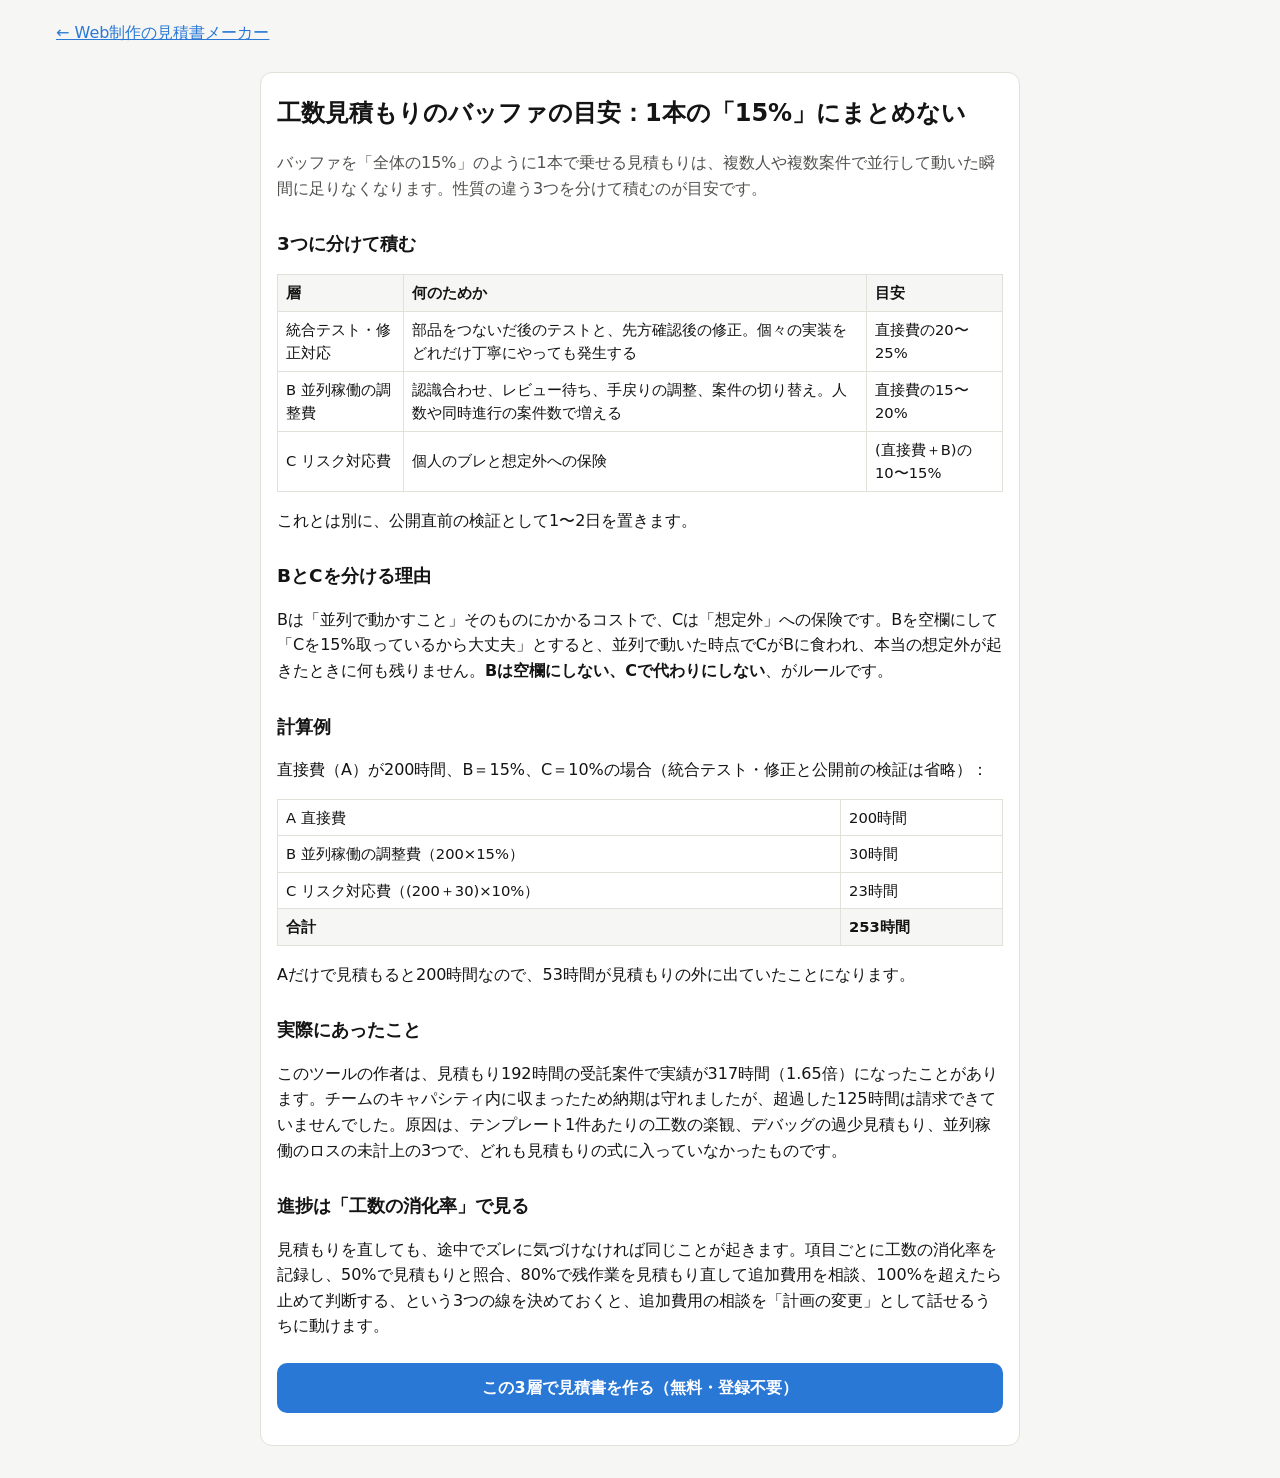
==== guide/buffer.html @ 88c5df09 "MVP: Web制作の見積書メーカー（3層の工数計算・見積書PDF・ブラウザ内保存・解説2本・公開前チェック） Co-Authored-By: Claude Opus 5.5 <noreply@ant" ====
<!doctype html>
<html lang="ja">
<head>
<meta charset="utf-8">
<meta name="viewport" content="width=device-width, initial-scale=1">
<title>工数見積もりのバッファの目安｜「並列稼働の調整」と「リスク対応」を分ける</title>
<meta name="description" content="Web制作の工数見積もりで、バッファを何%見込むかの目安。統合テスト・修正（20〜25%）、並列稼働の調整（15〜20%）、リスク対応（10〜15%）を分けて積む理由と計算例。">
<link rel="stylesheet" href="../css/style.css">
</head>
<body>
<header class="site"><p><a href="../">← Web制作の見積書メーカー</a></p></header>
<article class="article">
<h1>工数見積もりのバッファの目安：1本の「15%」にまとめない</h1>
<p class="lead">バッファを「全体の15%」のように1本で乗せる見積もりは、複数人や複数案件で並行して動いた瞬間に足りなくなります。性質の違う3つを分けて積むのが目安です。</p>

<h2>3つに分けて積む</h2>
<table>
<thead><tr><th>層</th><th>何のためか</th><th>目安</th></tr></thead>
<tbody>
<tr><td>統合テスト・修正対応</td><td>部品をつないだ後のテストと、先方確認後の修正。個々の実装をどれだけ丁寧にやっても発生する</td><td>直接費の20〜25%</td></tr>
<tr><td>B 並列稼働の調整費</td><td>認識合わせ、レビュー待ち、手戻りの調整、案件の切り替え。人数や同時進行の案件数で増える</td><td>直接費の15〜20%</td></tr>
<tr><td>C リスク対応費</td><td>個人のブレと想定外への保険</td><td>(直接費＋B)の10〜15%</td></tr>
</tbody>
</table>
<p>これとは別に、公開直前の検証として1〜2日を置きます。</p>

<h2>BとCを分ける理由</h2>
<p>Bは「並列で動かすこと」そのものにかかるコストで、Cは「想定外」への保険です。Bを空欄にして「Cを15%取っているから大丈夫」とすると、並列で動いた時点でCがBに食われ、本当の想定外が起きたときに何も残りません。<strong>Bは空欄にしない、Cで代わりにしない</strong>、がルールです。</p>

<h2>計算例</h2>
<p>直接費（A）が200時間、B＝15%、C＝10%の場合（統合テスト・修正と公開前の検証は省略）：</p>
<table>
<tbody>
<tr><td>A 直接費</td><td>200時間</td></tr>
<tr><td>B 並列稼働の調整費（200×15%）</td><td>30時間</td></tr>
<tr><td>C リスク対応費（(200＋30)×10%）</td><td>23時間</td></tr>
<tr><th>合計</th><th>253時間</th></tr>
</tbody>
</table>
<p>Aだけで見積もると200時間なので、53時間が見積もりの外に出ていたことになります。</p>

<h2>実際にあったこと</h2>
<p>このツールの作者は、見積もり192時間の受託案件で実績が317時間（1.65倍）になったことがあります。チームのキャパシティ内に収まったため納期は守れましたが、超過した125時間は請求できていませんでした。原因は、テンプレート1件あたりの工数の楽観、デバッグの過少見積もり、並列稼働のロスの未計上の3つで、どれも見積もりの式に入っていなかったものです。</p>

<h2>進捗は「工数の消化率」で見る</h2>
<p>見積もりを直しても、途中でズレに気づけなければ同じことが起きます。項目ごとに工数の消化率を記録し、50%で見積もりと照合、80%で残作業を見積もり直して追加費用を相談、100%を超えたら止めて判断する、という3つの線を決めておくと、追加費用の相談を「計画の変更」として話せるうちに動けます。</p>

<a class="cta" href="../">この3層で見積書を作る（無料・登録不要）</a>
</article>
</body>
</html>
---- css/style.css ----
:root {
  --bg: #f6f6f4; --surface: #fff; --ink: #141414; --t2: #52514e; --mu: #898781; --line: #e1e0d9;
  --accent: #2a78d6; --warn-bg: #fff6e0; --warn: #8a5a00; --ok: #0a7a2f;
  --a: #2a78d6; --sep: #1baf7a; --b: #eb6834; --c: #6250d6; --pre: #898781;
  font-family: system-ui, -apple-system, "Hiragino Sans", "Noto Sans JP", "Yu Gothic UI", sans-serif;
}
* { box-sizing: border-box; }
body { margin: 0; background: var(--bg); color: var(--ink); line-height: 1.6; }
a { color: var(--accent); }
header.site, footer.site { max-width: 1200px; margin: 0 auto; padding: 20px 16px; }
header.site h1 { margin: 0 0 4px; font-size: 1.6rem; }
header.site p { margin: 0 0 6px; color: var(--t2); }
footer.site { color: var(--t2); font-size: .85rem; }
.app { max-width: 1200px; margin: 0 auto; padding: 0 16px 24px; display: grid; gap: 16px;
  grid-template-columns: minmax(0, 1.5fr) minmax(0, 1fr); grid-template-areas: "in res" "pv pv"; }
.inputs { grid-area: in; } .result { grid-area: res; align-self: start; position: sticky; top: 12px; } .preview { grid-area: pv; }
.panel { background: var(--surface); border: 1px solid var(--line); border-radius: 12px; padding: 16px; min-width: 0; }
.panel h2 { font-size: 1.05rem; margin: 8px 0 12px; }
.grid { display: grid; grid-template-columns: repeat(auto-fill, minmax(200px, 1fr)); gap: 10px 14px; }
label { display: flex; flex-direction: column; font-size: .85rem; color: var(--t2); gap: 4px; }
label small { color: var(--mu); }
input, select, button { font: inherit; }
input, select { border: 1px solid var(--line); border-radius: 8px; padding: 8px 10px; background: #fff; color: var(--ink); min-width: 0; width: 100%; }
input:focus, select:focus { outline: 2px solid var(--accent); outline-offset: 1px; }
.note { color: var(--t2); font-size: .85rem; margin: -6px 0 8px; }
.table-wrap { overflow-x: auto; }
#items { width: 100%; border-collapse: collapse; min-width: 560px; }
#items th { font-size: .8rem; color: var(--t2); text-align: left; font-weight: 600; padding: 4px; }
#items td { padding: 4px; }
#items td:nth-child(1) { width: 44%; } #items input.unit { width: 4.5em; }
#items td.num { text-align: right; white-space: nowrap; color: var(--t2); }
button { border: 1px solid var(--line); background: #fff; border-radius: 8px; padding: 8px 12px; cursor: pointer; }
button.icon { padding: 4px 10px; color: var(--mu); }
button.primary { background: var(--accent); color: #fff; border-color: var(--accent); font-weight: 700; }
button.ghost { color: var(--t2); }
#add-item { margin-top: 8px; }
.layers { display: grid; gap: 6px; }
.layer { display: flex; justify-content: space-between; align-items: center; border-left: 6px solid; padding: 4px 10px; background: #fafaf8; border-radius: 4px; }
.layer.a { border-color: var(--a); } .layer.sep { border-color: var(--sep); } .layer.b { border-color: var(--b); } .layer.c { border-color: var(--c); } .layer.pre { border-color: var(--pre); }
.bar { display: flex; height: 14px; border-radius: 7px; overflow: hidden; margin: 12px 0; background: var(--line); gap: 2px; }
.bar i { display: block; } .bar .a { background: var(--a); } .bar .sep { background: var(--sep); } .bar .b { background: var(--b); } .bar .c { background: var(--c); } .bar .pre { background: var(--pre); }
.totals { margin: 0; display: grid; gap: 6px; }
.totals div { display: flex; justify-content: space-between; gap: 8px; flex-wrap: wrap; }
.totals dt { color: var(--t2); } .totals dd { margin: 0; font-weight: 700; }
.totals .big { font-size: 1.4rem; }
.warn ul { margin: 12px 0 0; padding: 10px 12px 10px 28px; background: var(--warn-bg); color: var(--warn); border-radius: 8px; font-size: .88rem; }
.warn .ok { color: var(--ok); font-weight: 600; margin: 12px 0 0; }
.actions { display: flex; flex-direction: column; gap: 8px; margin-top: 14px; }
.check { flex-direction: row; align-items: center; gap: 6px; color: var(--ink); }
.check input { width: auto; }

/* 見積書 */
.sheet { background: #fff; color: #000; border: 1px solid var(--line); padding: 32px; max-width: 800px; margin: 0 auto; font-size: 14px; }
.sheet-head { display: flex; justify-content: space-between; align-items: flex-start; gap: 12px; border-bottom: 2px solid #000; padding-bottom: 8px; }
.sheet-head h2 { margin: 0; font-size: 26px; letter-spacing: .3em; }
.sheet .meta { text-align: right; font-size: 13px; }
.parties { display: flex; justify-content: space-between; gap: 16px; margin: 18px 0; flex-wrap: wrap; }
.parties p { margin: 2px 0; }
.parties .to { font-size: 18px; font-weight: 700; border-bottom: 1px solid #000; display: inline-block; padding-right: 2em; }
.parties .issuer { text-align: right; }
.grand { font-size: 18px; border: 2px solid #000; padding: 8px 12px; display: flex; justify-content: space-between; gap: 12px; flex-wrap: wrap; }
.grand b { font-size: 22px; }
.lines { width: 100%; border-collapse: collapse; margin-top: 14px; }
.lines th, .lines td { border: 1px solid #999; padding: 6px 8px; }
.lines th { background: #f0f0ee; font-weight: 600; text-align: left; }
.lines .num { text-align: right; white-space: nowrap; }
.lines tfoot td { font-weight: 600; } .lines tfoot .total td { font-size: 16px; background: #f0f0ee; }
.remarks { font-size: 12px; color: #333; margin-top: 14px; }

@media (max-width: 860px) {
  .app { grid-template-columns: minmax(0, 1fr); grid-template-areas: "in" "res" "pv"; }
  .result { position: static; }
  .sheet { padding: 16px; font-size: 12px; }
  .sheet-head h2 { font-size: 20px; }
}

@media print {
  @page { size: A4; margin: 14mm; }
  body { background: #fff; }
  header.site, footer.site, .inputs, .result, .preview > h2 { display: none !important; }
  .app { display: block; padding: 0; max-width: none; }
  .panel.preview { border: 0; padding: 0; }
  .sheet { border: 0; padding: 0; max-width: none; font-size: 12pt; }
}

/* 解説ページ */
.article { max-width: 760px; margin: 0 auto 32px; padding: 24px 16px; background: var(--surface); border: 1px solid var(--line); border-radius: 12px; }
.article h1 { font-size: 1.5rem; line-height: 1.4; margin-top: 0; }
.article h2 { font-size: 1.15rem; margin-top: 28px; }
.article table { border-collapse: collapse; width: 100%; margin: 12px 0; font-size: .92rem; }
.article th, .article td { border: 1px solid var(--line); padding: 6px 8px; text-align: left; }
.article th { background: #f6f6f4; }
.article .cta { display: block; text-align: center; background: var(--accent); color: #fff; padding: 12px; border-radius: 10px; font-weight: 700; text-decoration: none; margin: 24px 0 8px; }
.article .lead { color: var(--t2); }
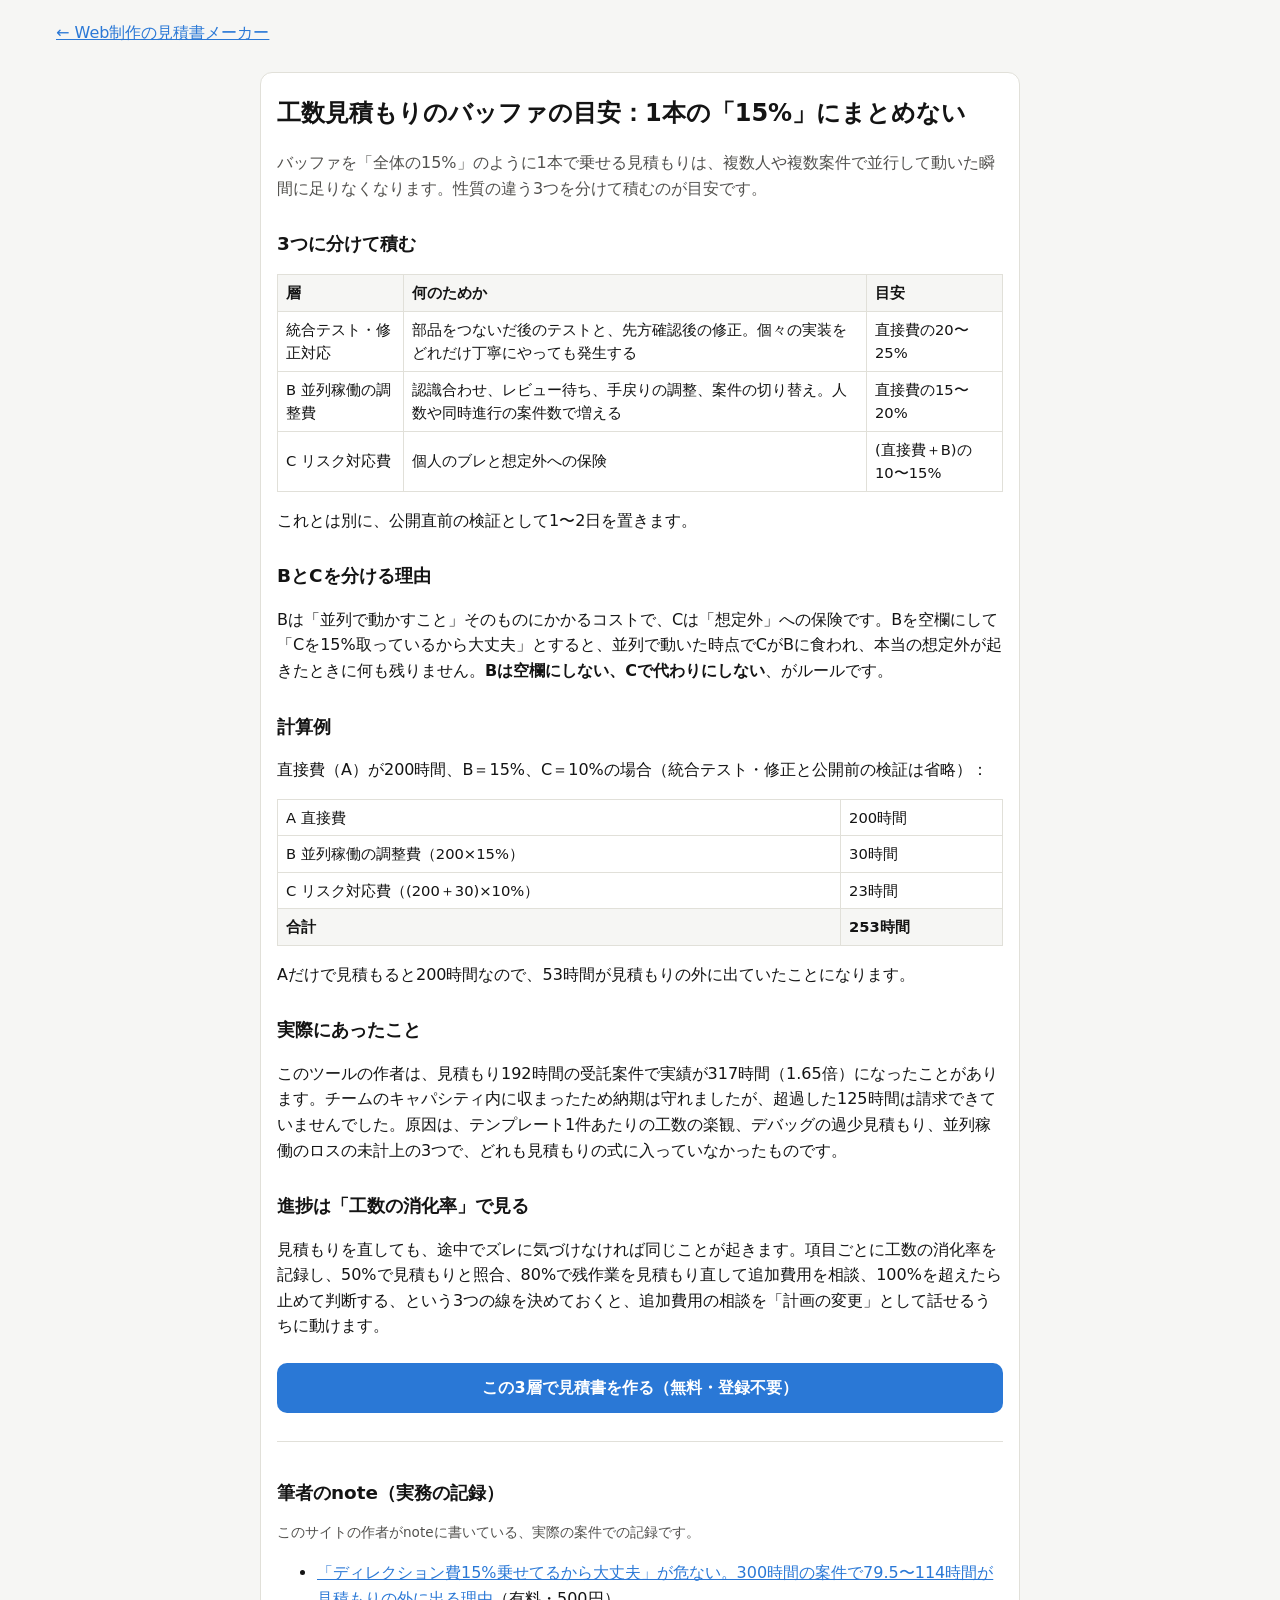
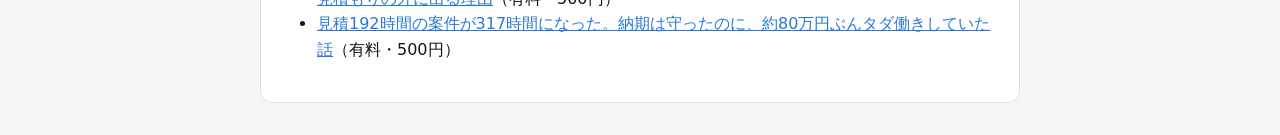
==== commit dc37f6cf: "ガイド末尾に関連するnote記事へのリンクを自動で入れる Co-Authored-By: Claude Opus 5.5 <noreply@anthropic.com> Claude-Session:" ====
--- a/guide/buffer.html
+++ b/guide/buffer.html
@@ -5,6 +5,7 @@
 <meta name="viewport" content="width=device-width, initial-scale=1">
 <title>工数見積もりのバッファの目安｜「並列稼働の調整」と「リスク対応」を分ける</title>
 <meta name="description" content="Web制作の工数見積もりで、バッファを何%見込むかの目安。統合テスト・修正（20〜25%）、並列稼働の調整（15〜20%）、リスク対応（10〜15%）を分けて積む理由と計算例。">
+<link rel="canonical" href="https://estimate.k-web-lab.com/guide/buffer">
 <link rel="stylesheet" href="../css/style.css">
 </head>
 <body>
@@ -46,6 +47,7 @@
 <p>見積もりを直しても、途中でズレに気づけなければ同じことが起きます。項目ごとに工数の消化率を記録し、50%で見積もりと照合、80%で残作業を見積もり直して追加費用を相談、100%を超えたら止めて判断する、という3つの線を決めておくと、追加費用の相談を「計画の変更」として話せるうちに動けます。</p>
 
 <a class="cta" href="../">この3層で見積書を作る（無料・登録不要）</a>
+<!-- note-links --><section class="note-links"><h2>筆者のnote（実務の記録）</h2><p class="note">このサイトの作者がnoteに書いている、実際の案件での記録です。</p><ul><li><a href="https://note.com/mtgc_kaito0407/n/n8e771776d545" rel="noopener" target="_blank">「ディレクション費15%乗せてるから大丈夫」が危ない。300時間の案件で79.5〜114時間が見積もりの外に出る理由</a>（有料・500円）</li><li><a href="https://note.com/mtgc_kaito0407/n/n7bbb7faba03e" rel="noopener" target="_blank">見積192時間の案件が317時間になった。納期は守ったのに、約80万円ぶんタダ働きしていた話</a>（有料・500円）</li></ul></section><!-- /note-links -->
 </article>
 </body>
 </html>
--- a/css/style.css
+++ b/css/style.css
@@ -12,7 +12,7 @@
 header.site p { margin: 0 0 6px; color: var(--t2); }
 footer.site { color: var(--t2); font-size: .85rem; }
 .app { max-width: 1200px; margin: 0 auto; padding: 0 16px 24px; display: grid; gap: 16px;
-  grid-template-columns: minmax(0, 1.5fr) minmax(0, 1fr); grid-template-areas: "in res" "pv pv"; }
+  grid-template-columns: minmax(0, 1.5fr) minmax(0, 1fr); grid-template-areas: "in res" "pv res" "aff res"; align-items: start; }
 .inputs { grid-area: in; } .result { grid-area: res; align-self: start; position: sticky; top: 12px; } .preview { grid-area: pv; }
 .panel { background: var(--surface); border: 1px solid var(--line); border-radius: 12px; padding: 16px; min-width: 0; }
 .panel h2 { font-size: 1.05rem; margin: 8px 0 12px; }
@@ -67,8 +67,13 @@
 .lines tfoot td { font-weight: 600; } .lines tfoot .total td { font-size: 16px; background: #f0f0ee; }
 .remarks { font-size: 12px; color: #333; margin-top: 14px; }
 
+.affiliate { grid-area: aff; }
+.affiliate .pr-label { display: inline-block; font-size: .75rem; color: var(--t2); border: 1px solid var(--line); border-radius: 4px; padding: 0 6px; margin: 0; }
+.affiliate h3 { font-size: 1rem; margin: 6px 0; }
+.affiliate ul { margin: 0; padding-left: 1.2em; }
+
 @media (max-width: 860px) {
-  .app { grid-template-columns: minmax(0, 1fr); grid-template-areas: "in" "res" "pv"; }
+  .app { grid-template-columns: minmax(0, 1fr); grid-template-areas: "in" "res" "pv" "aff"; }
   .result { position: static; }
   .sheet { padding: 16px; font-size: 12px; }
   .sheet-head h2 { font-size: 20px; }
@@ -92,3 +97,5 @@
 .article th { background: #f6f6f4; }
 .article .cta { display: block; text-align: center; background: var(--accent); color: #fff; padding: 12px; border-radius: 10px; font-weight: 700; text-decoration: none; margin: 24px 0 8px; }
 .article .lead { color: var(--t2); }
+.note-links { margin-top: 28px; padding-top: 8px; border-top: 1px solid var(--line); }
+.note-links .note { margin: 0 0 8px; }
